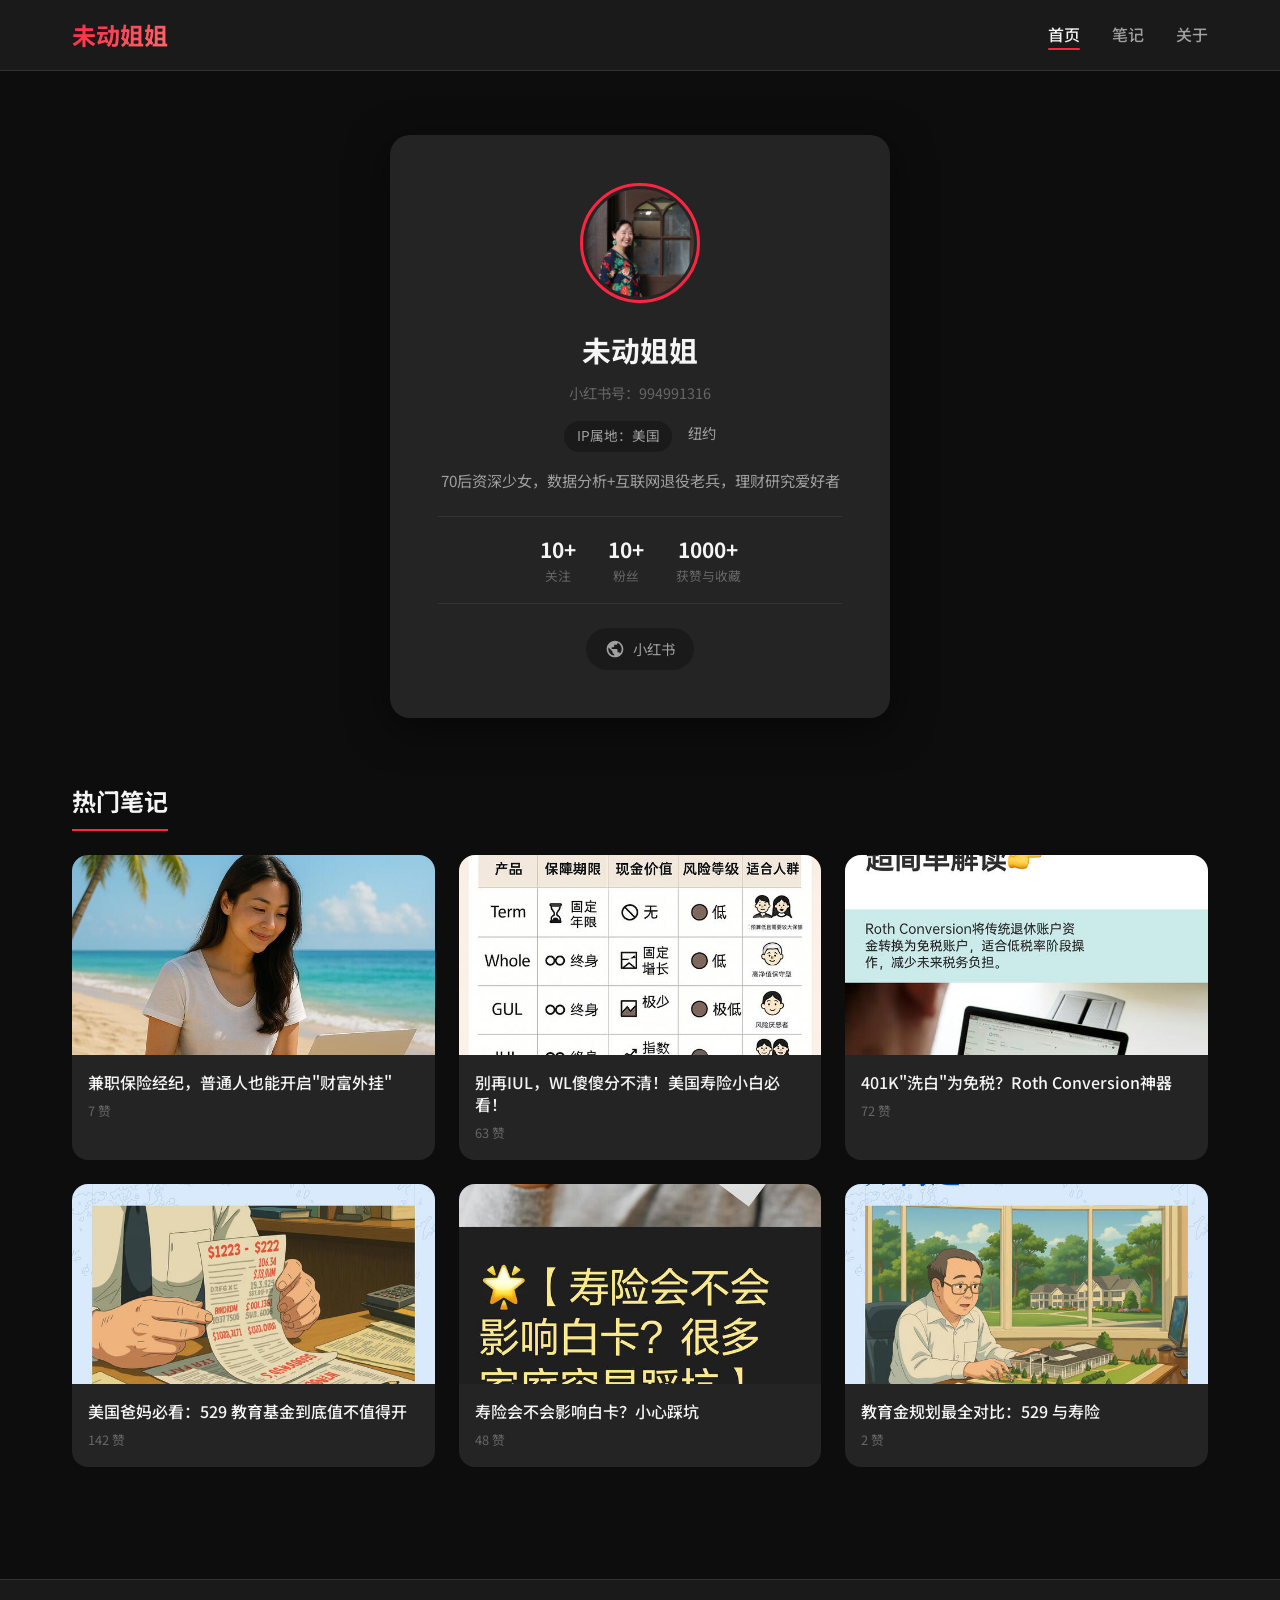
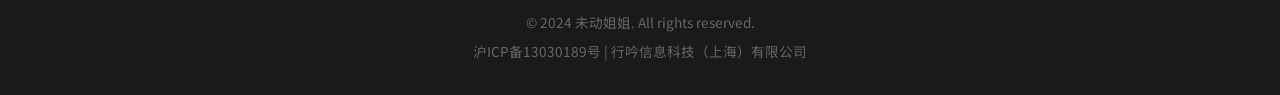
==== index.html @ 04bc9ed0 "Add click to expand full content in modal" ====
<!DOCTYPE html>
<html lang="zh-CN">
<head>
    <meta charset="UTF-8">
    <meta name="viewport" content="width=device-width, initial-scale=1.0">
    <title>未动姐姐 - 个人网站</title>
    <link rel="stylesheet" href="css/style.css">
    <link rel="preconnect" href="https://fonts.googleapis.com">
    <link rel="preconnect" href="https://fonts.gstatic.com" crossorigin>
    <link href="https://fonts.googleapis.com/css2?family=Noto+Sans+SC:wght@300;400;500;700&display=swap" rel="stylesheet">
</head>
<body>
    <nav class="navbar">
        <div class="nav-container">
            <a href="index.html" class="logo">未动姐姐</a>
            <ul class="nav-menu">
                <li><a href="index.html" class="active">首页</a></li>
                <li><a href="notes.html">笔记</a></li>
                <li><a href="about.html">关于</a></li>
            </ul>
        </div>
    </nav>

    <main class="main-content">
        <section class="profile-section">
            <div class="profile-card">
                <div class="avatar">
                    <img src="images/avatar.webp" alt="未动姐姐">
                </div>
                <h1 class="username">未动姐姐</h1>
                <p class="xiaohongshu-id">小红书号：994991316</p>
                <div class="location">
                    <span class="ip-badge">IP属地：美国</span>
                    <span class="location-text">纽约</span>
                </div>
                <p class="bio">70后资深少女，数据分析+互联网退役老兵，理财研究爱好者</p>
                <div class="stats">
                    <div class="stat-item">
                        <span class="stat-number">10+</span>
                        <span class="stat-label">关注</span>
                    </div>
                    <div class="stat-item">
                        <span class="stat-number">10+</span>
                        <span class="stat-label">粉丝</span>
                    </div>
                    <div class="stat-item">
                        <span class="stat-number">1000+</span>
                        <span class="stat-label">获赞与收藏</span>
                    </div>
                </div>
                <div class="social-links">
                    <a href="https://www.xiaohongshu.com/user/profile/58ec2e436a6a694daa309b21" target="_blank" class="social-link xhs">
                        <svg viewBox="0 0 24 24" width="20" height="20" fill="currentColor">
                            <path d="M12 2C6.48 2 2 6.48 2 12s4.48 10 10 10 10-4.48 10-10S17.52 2 12 2zm-1 17.93c-3.95-.49-7-3.85-7-7.93 0-.62.08-1.21.21-1.79L9 15v1c0 1.1.9 2 2 2v1.93zm6.9-2.54c-.26-.81-1-1.39-1.9-1.39h-1v-3c0-.55-.45-1-1-1H8v-2h2c.55 0 1-.45 1-1V7h2c1.1 0 2-.9 2-2v-.41c2.93 1.19 5 4.06 5 7.41 0 2.08-.8 3.97-2.1 5.39z"/>
                        </svg>
                        小红书
                    </a>
                </div>
            </div>
        </section>

        <section class="featured-section">
            <h2 class="section-title">热门笔记</h2>
            <div class="notes-grid">
                <article class="note-card" data-category="理财学习" data-desc="分享作为兼职保险经纪的心得体会，介绍普通人如何开启财富新篇章。" data-full="【兼职保险经纪心得分享】

很多人问我，兼职做保险经纪到底能不能赚钱？今天来聊聊我的真实经历。

作为普通人，我们可能没有那么多资源和渠道。但正是因为是"普通人"，我们更了解普通人的需求。

保险不是奢侈品，而是每个家庭都需要的基本保障。关键是找到真正需要保障的人，帮助他们规划合适的方案。

如果你也对保险感兴趣，欢迎交流探讨。">
                    <div class="note-image">
                        <img src="images/note1.webp" alt="兼职保险经纪">
                    </div>
                    <div class="note-content">
                        <h3>兼职保险经纪，普通人也能开启"财富外挂"</h3>
                        <div class="note-stats">
                            <span>7 赞</span>
                        </div>
                    </div>
                </article>
                <article class="note-card" data-category="理财学习" data-desc="详细解析IUL和Whole Life的区别，帮助保险小白做出正确选择。" data-full="【IUL vs Whole Life 深度对比】

很多朋友分不清IUL和Whole Life，今天一次性讲清楚！

IUL (Index Universal Life) - 指数型万能险
- 现金价值与股市指数挂钩
- 有保底收益（通常0-2%）
- 上限收益（通常10-12%）
- 灵活性更高

Whole Life (终身寿险)
- 固定收益，保证现金增长
- 保费较高
- 有分红（通常）
- 保障终身

哪个更适合你？需要根据你的年龄、预算、目标来综合考虑。">
                    <div class="note-image">
                        <img src="images/note2.webp" alt="美国寿险小白必看">
                    </div>
                    <div class="note-content">
                        <h3>别再IUL，WL傻傻分不清！美国寿险小白必看！</h3>
                        <div class="note-stats">
                            <span>63 赞</span>
                        </div>
                    </div>
                </article>
                <article class="note-card" data-category="理财学习" data-desc="深度解析Roth Conversion策略，如何合理规划税务。" data-full="【401K转Roth的完美策略】

什么是Roth Conversion？

简单说就是把传统IRA/401K里的钱转到Roth IRA。
为什么很多人都在做？听我详细分析...

优点：
1. 将来取钱完全免税
2. 不受RMD限制
3. 可以税后存钱

缺点：
- 转换时需要补税
- 可能进入更高税率档

最佳策略：
- 在收入低的年份转换
- 逐年少量转换
- 考虑州税影响">

                    <div class="note-image">
                        <img src="images/note3.webp" alt="401K洗白">
                    </div>
                    <div class="note-content">
                        <h3>401K"洗白"为免税？Roth Conversion神器</h3>
                        <div class="note-stats">
                            <span>72 赞</span>
                        </div>
                    </div>
                </article>
                <article class="note-card" data-category="理财学习" data-desc="全面分析529教育基金的优缺点，帮助家长做出明智决定。" data-full="【529教育金超全攻略】

529 Plan是专为教育储蓄的税务优惠账户。

优点：
1. 账户增长免税
2. 取款用于教育免税
3. 存款可以抵税（部分州）
4. 门槛低，谁都可以开

缺点：
1. 取款非教育用途要补税+罚款
2. 投资选择有限
3. 可能影响FAFSA

常见问题：
- 谁可以开？任何人都可以
- 多少钱？无上限（但gift tax）
- 投资什么？通常是共同基金

对比其他教育金工具，529仍然是最简单有效的选择。">
                    <div class="note-image">
                        <img src="images/note4.webp" alt="529教育基金">
                    </div>
                    <div class="note-content">
                        <h3>美国爸妈必看：529 教育基金到底值不值得开</h3>
                        <div class="note-stats">
                            <span>142 赞</span>
                        </div>
                    </div>
                </article>
                <article class="note-card" data-category="理财学习" data-desc="详解寿险与Medicaid（白卡）的关系，避免常见误区。" data-full="【寿险会影响白卡吗？】

这是很多人关心的问题。让我来解答：

白卡(Medicaid)是针对低收入人群的医疗补助。
关键问题：寿险的cash value算不算资产？

答案：算！但有以下几点要注意：

1. Term Life（定期寿险）
   - 没有现金价值
   - 完全不影响

2. Whole Life/IUL等
   - 有现金价值
   - 可能影响白卡资格
   - 但有解决方法

解决方案：
- 设立不可撤销信托
- 在申请白卡前做财务规划
- 咨询专业人士

具体情况需要具体分析。">
                    <div class="note-image">
                        <img src="images/note5.webp" alt="寿险与白卡">
                    </div>
                    <div class="note-content">
                        <h3>寿险会不会影响白卡？小心踩坑</h3>
                        <div class="note-stats">
                            <span>48 赞</span>
                        </div>
                    </div>
                </article>
                <article class="note-card" data-category="理财学习" data-desc="详细对比529教育基金与寿险的优劣。" data-full="【教育金规划：529 vs 寿险】

到底该用529还是寿险来存教育金？这是很多家长纠结的问题。

529教育基金：
- 专为教育设计
- 税务优惠明确
- 使用灵活（任何学校）
- 缺点：取款限制严

寿险（如IUL）：
- 现金价值可取出
- 去世后有赔偿
- 投资灵活
- 缺点：费用较高

我的建议：
1. 先529，后寿险
2. 收入高考虑两者结合
3. 根据家庭情况选择

没有绝对的好坏，适合最重要。">
                    <div class="note-image">
                        <img src="images/note6.webp" alt="教育金规划">
                    </div>
                    <div class="note-content">
                        <h3>教育金规划最全对比：529 与寿险</h3>
                        <div class="note-stats">
                            <span>2 赞</span>
                        </div>
                    </div>
                </article>
            </div>
        </section>
    </main>

    <div class="modal-overlay" id="modal">
        <div class="modal-content">
            <button class="modal-close">&times;</button>
            <img src="" alt="" class="modal-image">
            <div class="modal-body">
                <span class="modal-category"></span>
                <h2 class="modal-title"></h2>
                <p class="modal-desc clickable" title="点击查看完整内容"></p>
                <div class="modal-full-content" style="display: none;"></div>
                <div class="modal-stats"></div>
            </div>
        </div>
    </div>

    <footer class="footer">
        <p>&copy; 2024 未动姐姐. All rights reserved.</p>
        <p class="footer-note">沪ICP备13030189号 | 行吟信息科技（上海）有限公司</p>
    </footer>

    <script src="js/main.js"></script>
</body>
</html>
---- css/style.css ----
:root {
    --bg-primary: #0d0d0d;
    --bg-secondary: #1a1a1a;
    --bg-card: #242424;
    --bg-card-hover: #2d2d2d;
    --text-primary: #f5f5f5;
    --text-secondary: #a0a0a0;
    --text-muted: #666666;
    --accent: #ff2442;
    --accent-hover: #ff4d5e;
    --border: #333333;
    --shadow: rgba(0, 0, 0, 0.5);
}

* {
    margin: 0;
    padding: 0;
    box-sizing: border-box;
}

body {
    font-family: 'Noto Sans SC', -apple-system, BlinkMacSystemFont, 'Segoe UI', Roboto, sans-serif;
    background-color: var(--bg-primary);
    color: var(--text-primary);
    line-height: 1.6;
    min-height: 100vh;
}

.navbar {
    background-color: var(--bg-secondary);
    border-bottom: 1px solid var(--border);
    position: sticky;
    top: 0;
    z-index: 1000;
    backdrop-filter: blur(10px);
}

.nav-container {
    max-width: 1200px;
    margin: 0 auto;
    padding: 1rem 2rem;
    display: flex;
    justify-content: space-between;
    align-items: center;
}

.logo {
    font-size: 1.5rem;
    font-weight: 700;
    color: var(--text-primary);
    text-decoration: none;
    background: linear-gradient(135deg, var(--accent), #ff6b6b);
    -webkit-background-clip: text;
    -webkit-text-fill-color: transparent;
    background-clip: text;
}

.nav-menu {
    display: flex;
    list-style: none;
    gap: 2rem;
}

.nav-menu a {
    color: var(--text-secondary);
    text-decoration: none;
    font-weight: 500;
    transition: color 0.3s ease;
    position: relative;
}

.nav-menu a:hover,
.nav-menu a.active {
    color: var(--text-primary);
}

.nav-menu a.active::after {
    content: '';
    position: absolute;
    bottom: -4px;
    left: 0;
    width: 100%;
    height: 2px;
    background: var(--accent);
    border-radius: 2px;
}

.main-content {
    max-width: 1200px;
    margin: 0 auto;
    padding: 2rem;
}

.profile-section {
    display: flex;
    justify-content: center;
    padding: 2rem 0;
}

.profile-card {
    background: var(--bg-card);
    border-radius: 20px;
    padding: 3rem;
    text-align: center;
    max-width: 500px;
    width: 100%;
    box-shadow: 0 10px 40px var(--shadow);
}

.avatar {
    width: 120px;
    height: 120px;
    margin: 0 auto 1.5rem;
    border-radius: 50%;
    overflow: hidden;
    border: 3px solid var(--accent);
    padding: 3px;
}

.avatar img {
    width: 100%;
    height: 100%;
    object-fit: cover;
    border-radius: 50%;
}

.username {
    font-size: 1.8rem;
    font-weight: 700;
    margin-bottom: 0.5rem;
}

.xiaohongshu-id {
    color: var(--text-muted);
    font-size: 0.9rem;
    margin-bottom: 1rem;
}

.location {
    display: flex;
    justify-content: center;
    gap: 1rem;
    margin-bottom: 1rem;
    flex-wrap: wrap;
}

.ip-badge {
    background: var(--bg-secondary);
    padding: 0.3rem 0.8rem;
    border-radius: 20px;
    font-size: 0.85rem;
    color: var(--text-secondary);
}

.location-text {
    color: var(--text-secondary);
    font-size: 0.9rem;
}

.bio {
    color: var(--text-secondary);
    margin-bottom: 1.5rem;
    font-size: 0.95rem;
}

.stats {
    display: flex;
    justify-content: center;
    gap: 2rem;
    margin-bottom: 1.5rem;
    padding: 1rem 0;
    border-top: 1px solid var(--border);
    border-bottom: 1px solid var(--border);
}

.stat-item {
    display: flex;
    flex-direction: column;
    align-items: center;
}

.stat-number {
    font-size: 1.3rem;
    font-weight: 700;
    color: var(--text-primary);
}

.stat-label {
    font-size: 0.8rem;
    color: var(--text-muted);
}

.social-links {
;
    justify-content    display: flex: center;
    gap: 1rem;
}

.social-link {
    display: inline-flex;
    align-items: center;
    gap: 0.5rem;
    padding: 0.6rem 1.2rem;
    background: var(--bg-secondary);
    color: var(--text-secondary);
    text-decoration: none;
    border-radius: 25px;
    font-size: 0.9rem;
    transition: all 0.3s ease;
}

.social-link:hover {
    background: var(--accent);
    color: white;
}

.social-link.xhs:hover {
    background: #ff2442;
}

.section-title {
    font-size: 1.5rem;
    margin-bottom: 1.5rem;
    padding-bottom: 0.5rem;
    border-bottom: 2px solid var(--accent);
    display: inline-block;
}

.featured-section {
    padding: 2rem 0;
}

.notes-grid {
    display: grid;
    grid-template-columns: repeat(auto-fill, minmax(280px, 1fr));
    gap: 1.5rem;
}

.note-card {
    background: var(--bg-card);
    border-radius: 16px;
    overflow: hidden;
    transition: transform 0.3s ease, box-shadow 0.3s ease;
    cursor: pointer;
}

.note-card:hover {
    transform: translateY(-5px);
    box-shadow: 0 15px 40px var(--shadow);
}

.note-image {
    width: 100%;
    height: 200px;
    overflow: hidden;
}

.note-image img {
    width: 100%;
    height: 100%;
    object-fit: cover;
    transition: transform 0.3s ease;
}

.note-card:hover .note-image img {
    transform: scale(1.05);
}

.note-content {
    padding: 1rem;
}

.note-content h3 {
    font-size: 1rem;
    font-weight: 500;
    margin-bottom: 0.5rem;
    line-height: 1.4;
    display: -webkit-box;
    -webkit-line-clamp: 2;
    -webkit-box-orient: vertical;
    overflow: hidden;
}

.note-desc {
    color: var(--text-muted);
    font-size: 0.85rem;
    margin-bottom: 0.5rem;
    display: -webkit-box;
    -webkit-line-clamp: 2;
    -webkit-box-orient: vertical;
    overflow: hidden;
}

.note-stats {
    display: flex;
    gap: 1rem;
    font-size: 0.8rem;
    color: var(--text-muted);
}

.page-header {
    text-align: center;
    padding: 2rem 0;
}

.page-header h1 {
    font-size: 2rem;
    margin-bottom: 0.5rem;
}

.page-header p {
    color: var(--text-secondary);
}

.notes-section,
.collections-section {
    padding: 1rem 0;
}

.category-filter {
    display: flex;
    gap: 1rem;
    margin-bottom: 2rem;
    flex-wrap: wrap;
    justify-content: center;
}

.filter-btn {
    padding: 0.5rem 1.5rem;
    background: var(--bg-card);
    border: 1px solid var(--border);
    color: var(--text-secondary);
    border-radius: 25px;
    cursor: pointer;
    transition: all 0.3s ease;
    font-size: 0.9rem;
}

.filter-btn:hover,
.filter-btn.active {
    background: var(--accent);
    color: white;
    border-color: var(--accent);
}

.collections-grid {
    display: grid;
    grid-template-columns: repeat(auto-fill, minmax(350px, 1fr));
    gap: 1.5rem;
}

.collection-card {
    background: var(--bg-card);
    border-radius: 16px;
    overflow: hidden;
    transition: all 0.3s ease;
}

.collection-card:hover {
    transform: translateY(-5px);
    box-shadow: 0 15px 40px var(--shadow);
}

.collection-card.hidden {
    display: none;
}

.note-card.hidden {
    display: none;
}

.collection-image {
    width: 100%;
    height: 180px;
    overflow: hidden;
}

.collection-image img {
    width: 100%;
    height: 100%;
    object-fit: cover;
}

.collection-content {
    padding: 1.2rem;
}

.category-tag {
    display: inline-block;
    padding: 0.2rem 0.8rem;
    background: var(--accent);
    color: white;
    font-size: 0.75rem;
    border-radius: 20px;
    margin-bottom: 0.8rem;
}

.collection-content h3 {
    font-size: 1.1rem;
    margin-bottom: 0.5rem;
}

.collection-content p {
    color: var(--text-muted);
    font-size: 0.9rem;
}

.about-hero {
    text-align: center;
    padding: 3rem 0;
}

.about-avatar {
    width: 150px;
    height: 150px;
    margin: 0 auto 1.5rem;
    border-radius: 50%;
    overflow: hidden;
    border: 4px solid var(--accent);
    padding: 4px;
}

.about-avatar img {
    width: 100%;
    height: 100%;
    object-fit: cover;
    border-radius: 50%;
}

.about-hero h1 {
    font-size: 2.5rem;
    margin-bottom: 0.5rem;
}

.tagline {
    color: var(--text-secondary);
    font-size: 1.1rem;
}

.about-content {
    max-width: 800px;
    margin: 0 auto;
    display: flex;
    flex-direction: column;
    gap: 1.5rem;
}

.about-card {
    background: var(--bg-card);
    border-radius: 16px;
    padding: 2rem;
}

.about-card h2 {
    font-size: 1.3rem;
    margin-bottom: 1rem;
    color: var(--accent);
}

.about-card p {
    color: var(--text-secondary);
    margin-bottom: 1rem;
    line-height: 1.8;
}

.about-card p:last-child {
    margin-bottom: 0;
}

.identity-list {
    list-style: none;
}

.identity-list li {
    display: flex;
    gap: 1rem;
    padding: 1rem 0;
    border-bottom: 1px solid var(--border);
}

.identity-list li:last-child {
    border-bottom: none;
}

.identity-list .icon {
    font-size: 1.5rem;
    flex-shrink: 0;
}

.identity-list strong {
    display: block;
    margin-bottom: 0.3rem;
}

.identity-list p {
    margin: 0;
    font-size: 0.9rem;
}

.tags {
    display: flex;
    flex-wrap: wrap;
    gap: 0.5rem;
}

.tag {
    padding: 0.4rem 1rem;
    background: var(--bg-secondary);
    border: 1px solid var(--border);
    border-radius: 20px;
    font-size: 0.85rem;
    color: var(--text-secondary);
}

.contact-btn {
    display: inline-flex;
    align-items: center;
    gap: 0.5rem;
    padding: 0.8rem 1.5rem;
    background: var(--accent);
    color: white;
    text-decoration: none;
    border-radius: 25px;
    font-weight: 500;
    transition: all 0.3s ease;
    margin-top: 1rem;
}

.contact-btn:hover {
    background: var(--accent-hover);
    transform: translateY(-2px);
}

.footer {
    background: var(--bg-secondary);
    border-top: 1px solid var(--border);
    text-align: center;
    padding: 2rem;
    margin-top: 3rem;
}

.footer p {
    color: var(--text-muted);
    font-size: 0.85rem;
}

.footer-note {
    margin-top: 0.5rem;
    font-size: 0.75rem;
}

@media (max-width: 768px) {
    .nav-container {
        flex-direction: column;
        gap: 1rem;
    }

    .nav-menu {
        gap: 1rem;
    }

    .profile-card {
        padding: 2rem 1.5rem;
    }

    .stats {
        gap: 1rem;
    }

    .notes-grid,
    .collections-grid {
        grid-template-columns: 1fr;
    }

    .main-content {
        padding: 1rem;
    }

    .about-hero h1 {
        font-size: 1.8rem;
    }
}

.modal-overlay {
    display: none;
    position: fixed;
    top: 0;
    left: 0;
    width: 100%;
    height: 100%;
    background: rgba(0, 0, 0, 0.7);
    backdrop-filter: blur(10px);
    -webkit-backdrop-filter: blur(10px);
    z-index: 2000;
    justify-content: center;
    align-items: center;
    opacity: 0;
    transition: opacity 0.3s ease;
}

.modal-overlay.active {
    display: flex;
    opacity: 1;
}

.modal-content {
    background: var(--bg-card);
    border-radius: 20px;
    max-width: 600px;
    width: 90%;
    max-height: 90vh;
    overflow-y: auto;
    position: relative;
    transform: scale(0.9);
    transition: transform 0.3s ease;
}

.modal-overlay.active .modal-content {
    transform: scale(1);
}

.modal-close {
    position: absolute;
    top: 15px;
    right: 20px;
    background: var(--bg-secondary);
    border: none;
    color: var(--text-primary);
    font-size: 2rem;
    width: 40px;
    height: 40px;
    border-radius: 50%;
    cursor: pointer;
    z-index: 10;
    display: flex;
    align-items: center;
    justify-content: center;
    transition: all 0.3s ease;
}

.modal-close:hover {
    background: var(--accent);
}

.modal-image {
    width: 100%;
    height: 300px;
    object-fit: cover;
    border-radius: 20px 20px 0 0;
}

.modal-body {
    padding: 1.5rem;
}

.modal-category {
    display: inline-block;
    padding: 0.3rem 1rem;
    background: var(--accent);
    color: white;
    border-radius: 20px;
    font-size: 0.85rem;
    margin-bottom: 1rem;
}

.modal-title {
    font-size: 1.4rem;
    margin-bottom: 1rem;
    line-height: 1.4;
}

.modal-desc {
    color: var(--text-secondary);
    line-height: 1.8;
    margin-bottom: 1rem;
}

.modal-desc.clickable {
    cursor: pointer;
    position: relative;
}

.modal-desc.clickable::after {
    content: '点击展开全文';
    display: inline-block;
    margin-left: 8px;
    padding: 2px 8px;
    background: var(--accent);
    color: white;
    font-size: 0.75rem;
    border-radius: 10px;
}

.modal-desc.expanded::after {
    content: '收起';
}

.modal-full-content {
    background: var(--bg-secondary);
    padding: 1rem;
    border-radius: 10px;
    margin-bottom: 1rem;
    color: var(--text-secondary);
    line-height: 1.8;
    max-height: 300px;
    overflow-y: auto;
}

.modal-stats {
    color: var(--text-muted);
    font-size: 0.9rem;
    padding-top: 1rem;
    border-top: 1px solid var(--border);
}
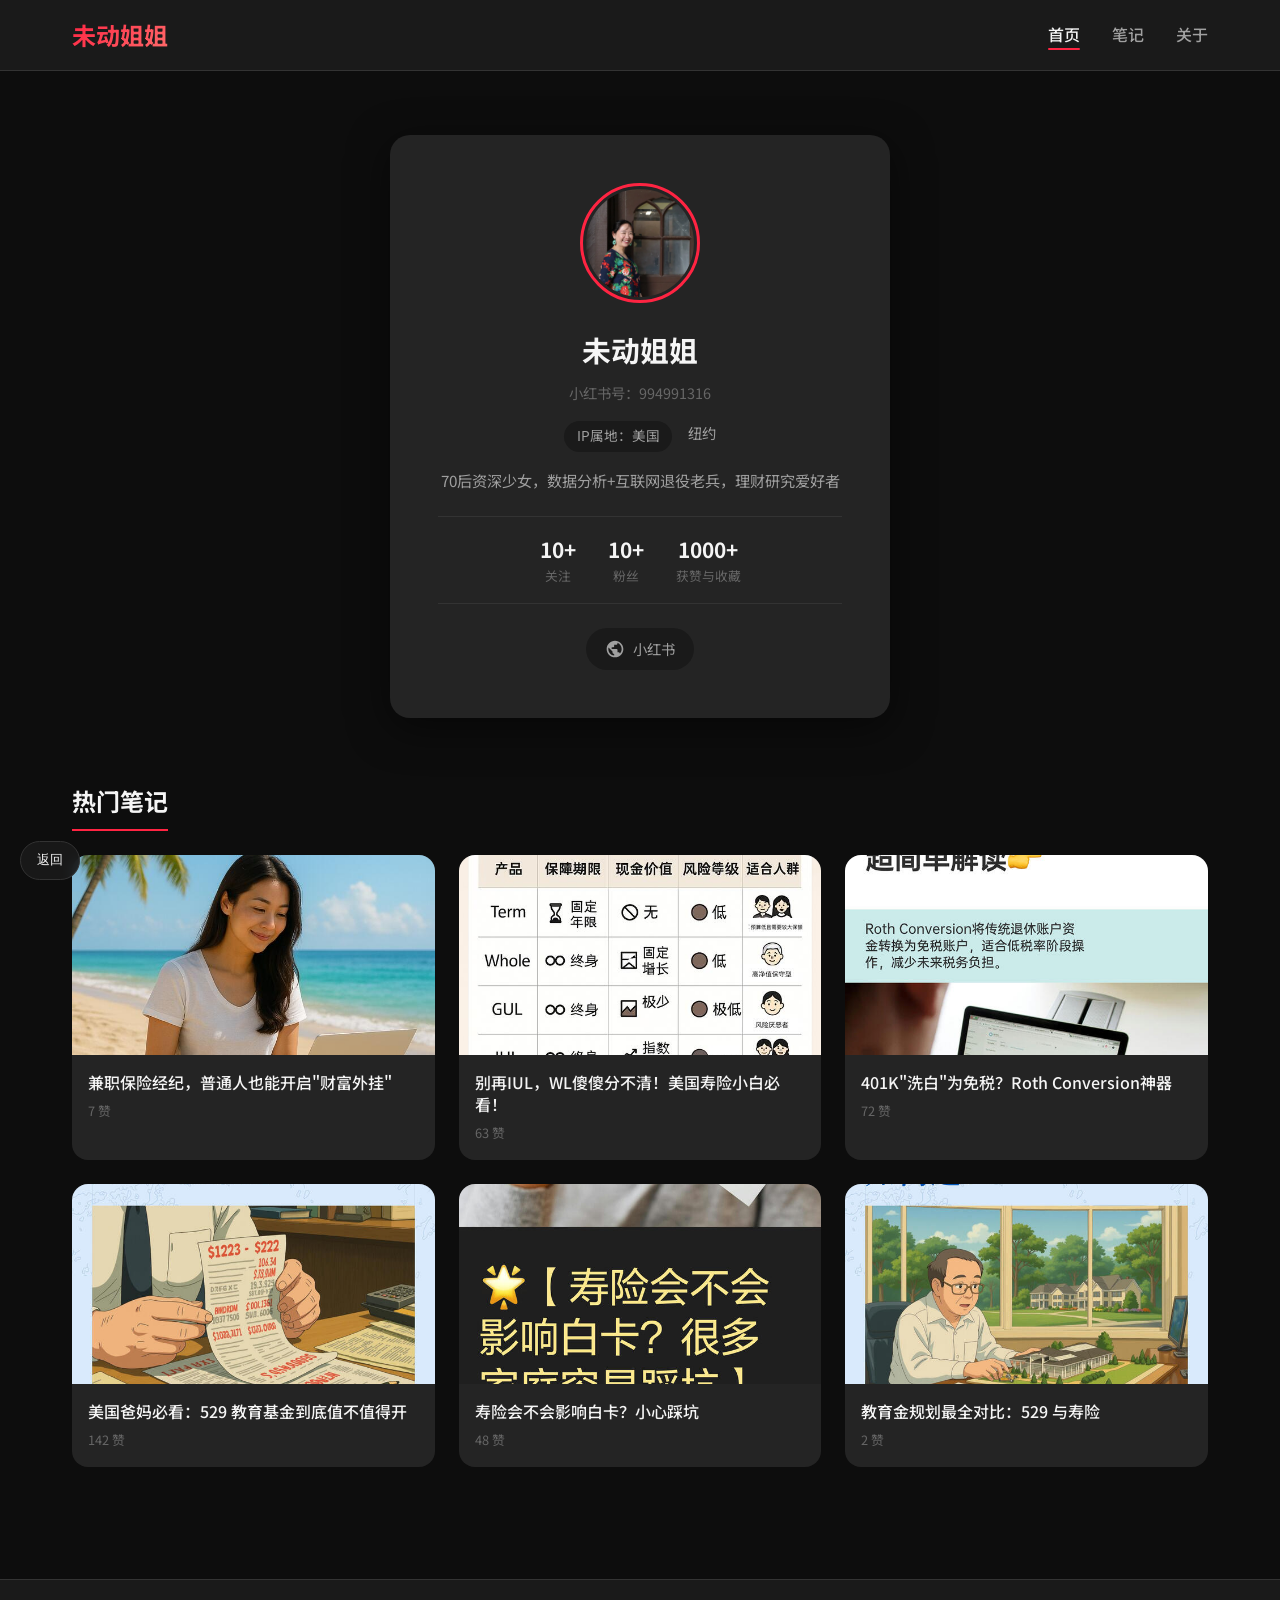
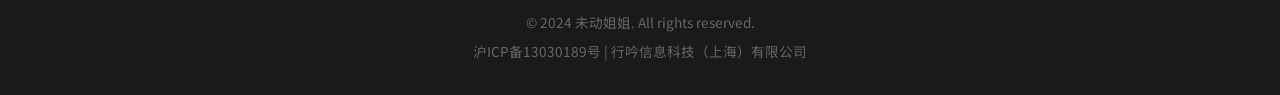
==== commit af653340: "Add back button across pages" ====
--- a/index.html
+++ b/index.html
@@ -66,11 +66,11 @@
 
 很多人问我，兼职做保险经纪到底能不能赚钱？今天来聊聊我的真实经历。
 
-作为普通人，我们可能没有那么多资源和渠道。但正是因为是"普通人"，我们更了解普通人的需求。
+作为普通人，我们可能没有那么多资源和渠道。但正是因为是\"普通人\"，我们更了解普通人的需求。
 
 保险不是奢侈品，而是每个家庭都需要的基本保障。关键是找到真正需要保障的人，帮助他们规划合适的方案。
 
-如果你也对保险感兴趣，欢迎交流探讨。">
+如果你也对保险感兴趣，欢迎交流探讨。" data-xhs-url="https://www.xiaohongshu.com/user/profile/58ec2e436a6a694daa309b21">
                     <div class="note-image">
                         <img src="images/note1.webp" alt="兼职保险经纪">
                     </div>
@@ -250,9 +250,12 @@
                 <p class="modal-desc clickable" title="点击查看完整内容"></p>
                 <div class="modal-full-content" style="display: none;"></div>
                 <div class="modal-stats"></div>
+                <a href="https://www.xiaohongshu.com/user/profile/58ec2e436a6a694daa309b21" target="_blank" rel="noopener noreferrer" class="modal-original-link">查看原文 →</a>
             </div>
         </div>
     </div>
+
+    <button type="button" class="back-page-btn" id="backPageBtn">返回</button>
 
     <footer class="footer">
         <p>&copy; 2024 未动姐姐. All rights reserved.</p>
--- a/css/style.css
+++ b/css/style.css
@@ -712,3 +712,42 @@
     padding-top: 1rem;
     border-top: 1px solid var(--border);
 }
+
+.modal-original-link {
+    display: inline-block;
+    padding: 0.8rem 1.5rem;
+    background: var(--accent);
+    color: white;
+    text-decoration: none;
+    border-radius: 25px;
+    font-weight: 500;
+    transition: all 0.3s ease;
+    margin-top: 1rem;
+    cursor: pointer;
+}
+
+.modal-original-link:hover {
+    background: var(--accent-hover);
+    transform: translateY(-2px);
+}
+
+.back-page-btn {
+    position: fixed;
+    left: 20px;
+    bottom: 20px;
+    z-index: 2100;
+    border: 1px solid var(--border);
+    background: rgba(26, 26, 26, 0.9);
+    color: var(--text-primary);
+    padding: 0.6rem 1rem;
+    border-radius: 999px;
+    cursor: pointer;
+    backdrop-filter: blur(6px);
+    -webkit-backdrop-filter: blur(6px);
+    transition: all 0.2s ease;
+}
+
+.back-page-btn:hover {
+    background: var(--accent);
+    border-color: var(--accent);
+}
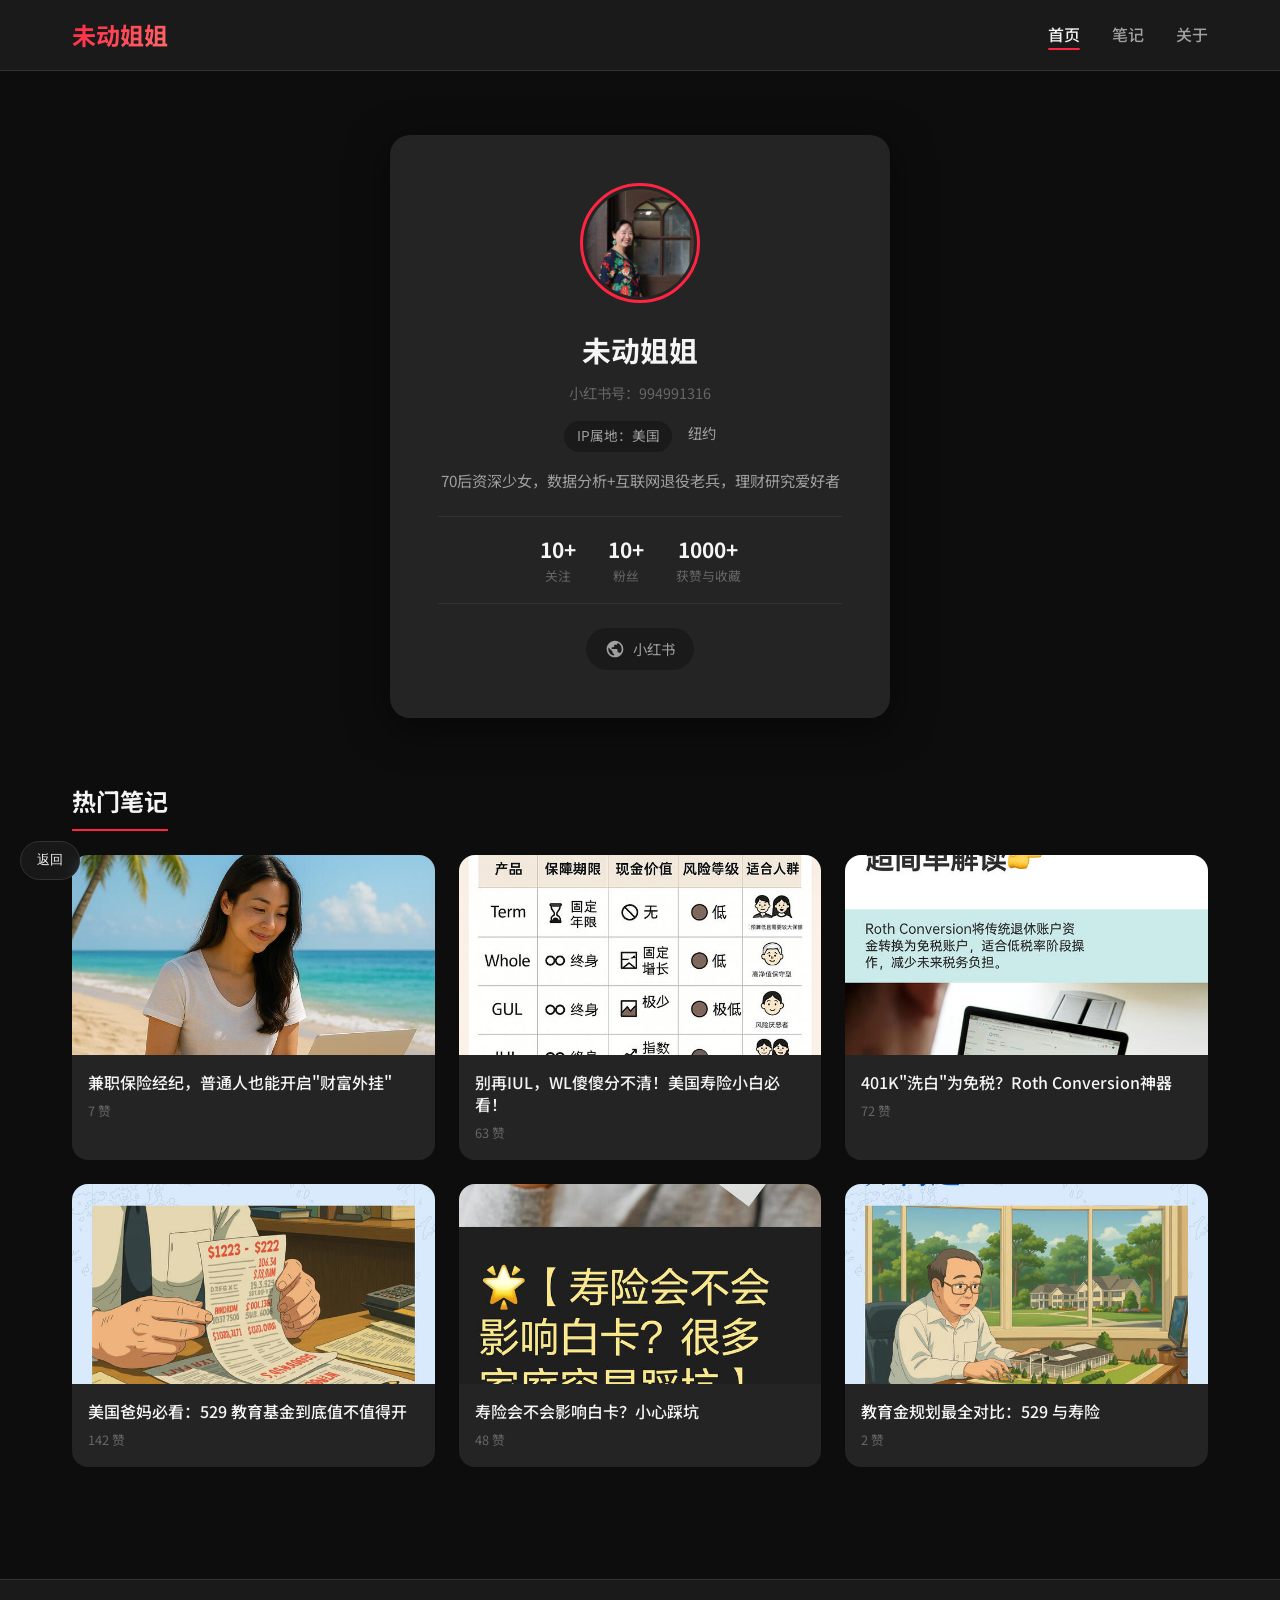
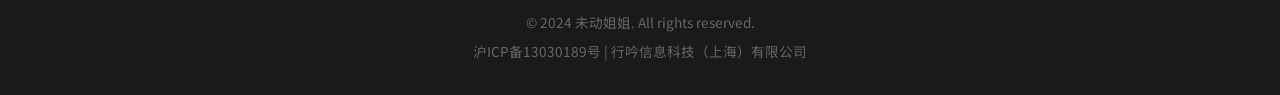
==== commit ae47598f: "Fix mobile XHS navigation from modal link" ====
--- a/index.html
+++ b/index.html
@@ -250,7 +250,7 @@
                 <p class="modal-desc clickable" title="点击查看完整内容"></p>
                 <div class="modal-full-content" style="display: none;"></div>
                 <div class="modal-stats"></div>
-                <a href="https://www.xiaohongshu.com/user/profile/58ec2e436a6a694daa309b21" target="_blank" rel="noopener noreferrer" class="modal-original-link">查看原文 →</a>
+                <a href="https://www.xiaohongshu.com/user/profile/58ec2e436a6a694daa309b21" target="_self" rel="noopener noreferrer" class="modal-original-link">查看原文 →</a>
             </div>
         </div>
     </div>
